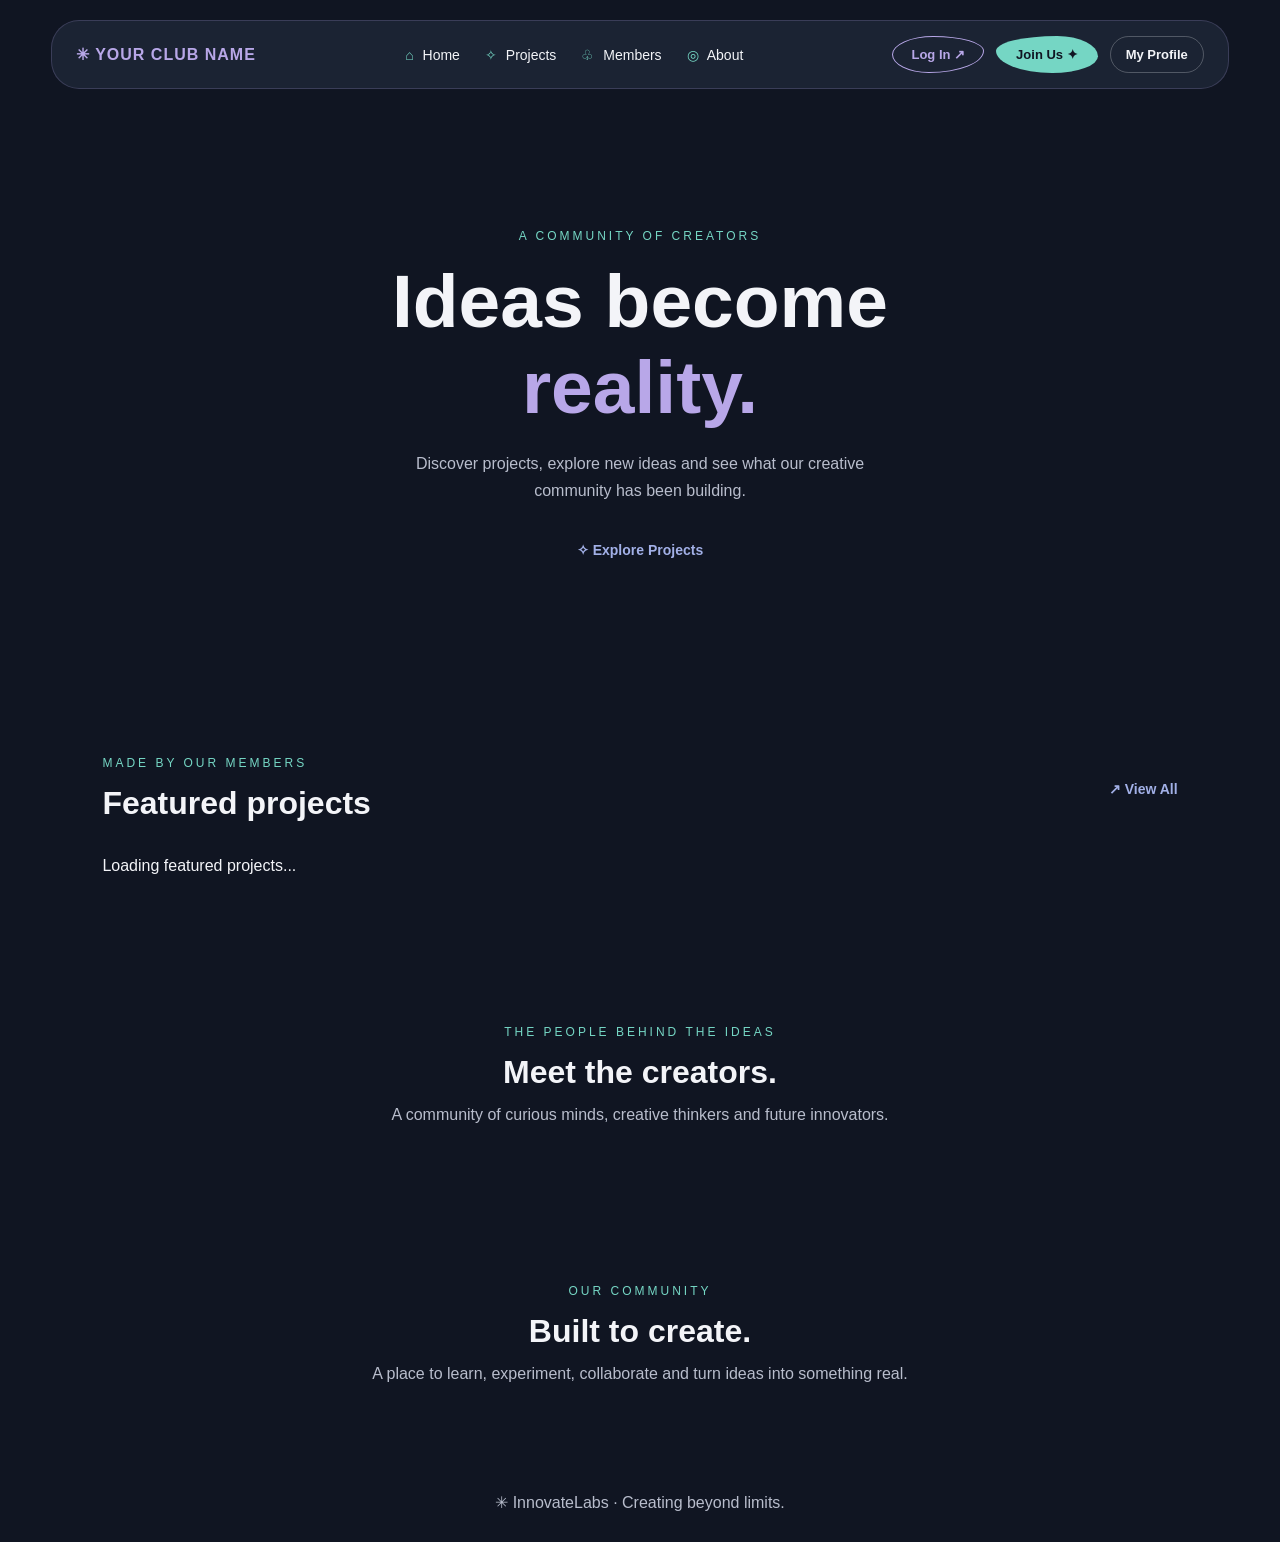
==== index.html @ ce896e3a "Add files via upload" ====
<!DOCTYPE html>
<html lang="en">
<head>
    <meta charset="UTF-8">
    <meta name="viewport" content="width=device-width, initial-scale=1.0">
    <title>Innovate Labs.</title>
    <link rel="stylesheet" href="style.css">
</head>
<body>

    <nav class="main-nav">
        <a href="index.html" class="nav-logo">✳ YOUR CLUB NAME</a>

        <div class="nav-links">
            <a href="index.html"><span>⌂</span> Home</a>
            <a href="projects.html"><span>✧</span> Projects</a>
            <a href="#members"><span>♧</span> Members</a>
            <a href="#about"><span>◎</span> About</a>
        </div>

        <div class="nav-actions">
            <a href="login.html" class="login-btn">Log In ↗</a>
            <a href="sign_up.html" class="signup-btn">Join Us ✦</a>
            <a href="pfp.html" class="profile-button">My Profile</a>
        </div>
    </nav>

    <main>

        <!-- HERO -->
        <section class="hero" id="home">
            <p class="eyebrow">A COMMUNITY OF CREATORS</p>

            <h1>
                Ideas become<br>
                <span>reality.</span>
            </h1>

            <p class="hero-description">
                Discover projects, explore new ideas and see what
                our creative community has been building.
            </p>

            <a href="projects.html" class="explore-btn">
                ✧ Explore Projects
            </a>
        </section>

        <!-- FEATURED PROJECTS ON HOMEPAGE -->
        <section class="projects-section" id="projects">

            <div class="section-heading">
                <div>
                    <p class="eyebrow">MADE BY OUR MEMBERS</p>
                    <h2>Featured projects</h2>
                </div>

                <a href="projects.html" class="view-all-btn">
                    ↗ View All
                </a>
            </div>

            <!-- PROJECTS LOAD HERE -->
            <div class="project-gallery" id="featuredProjects">
                <p>Loading featured projects...</p>
            </div>

        </section>

        <!-- MEMBERS -->
        <section class="members" id="members">
            <p class="eyebrow">THE PEOPLE BEHIND THE IDEAS</p>
            <h2>Meet the creators.</h2>
            <p>
                A community of curious minds, creative thinkers
                and future innovators.
            </p>
        </section>

        <!-- ABOUT -->
        <section class="about" id="about">
            <p class="eyebrow">OUR COMMUNITY</p>
            <h2>Built to create.</h2>
            <p>
                A place to learn, experiment, collaborate
                and turn ideas into something real.
            </p>
        </section>

    </main>

    <!-- FOOTER -->
    <footer>
        <p>✳ InnovateLabs · Creating beyond limits.</p>
    </footer>

    <!-- WELCOME MESSAGE -->
    <div id="welcomeToast" class="welcome-toast">
        <p class="welcome-label">
            SYSTEM ONLINE // MEMBER ACCESS GRANTED
        </p>

        <h2 id="welcomeText">WELCOME BACK ✦</h2>

        <p>Your creative corner is waiting.</p>
    </div>

    <!-- WELCOME MESSAGE SCRIPT -->
    <script>
        document.addEventListener("DOMContentLoaded", () => {
            const nickname = sessionStorage.getItem("welcomeNickname");
            const toast = document.getElementById("welcomeToast");
            const welcomeText = document.getElementById("welcomeText");

            if (nickname && toast && welcomeText) {
                welcomeText.textContent = `WELCOME BACK, ${nickname} ✦`;

                toast.classList.add("show");

                sessionStorage.removeItem("welcomeNickname");

                setTimeout(() => {
                    toast.classList.remove("show");
                }, 5000);
            }
        });
    </script>

    <!-- HOMEPAGE PROJECTS -->
    <script type="module" src="js/featured.js"></script>

</body>
</html>
---- style.css ----
:root {
    --background: #101522;
    --card: #202A3B;
    --lavender: #B8A7E8;
    --teal: #75D6C4;
    --coral: #F2A6A0;
    --white: #F3F4F8;
}

* {
    margin: 0;
    padding: 0;
    box-sizing: border-box;
}

html {
    scroll-behavior: smooth;
}

body {
    background: var(--background);
    color: var(--white);
    font-family: Arial, sans-serif;
}

/* NAVIGATION */

.main-nav {
    display: flex;
    align-items: center;
    justify-content: space-between;
    gap: 25px;
    width: 92%;
    margin: 20px auto;
    padding: 15px 24px;
    background: rgba(32, 42, 59, 0.72);
    backdrop-filter: blur(18px);
    -webkit-backdrop-filter: blur(18px);
    border: 1px solid rgba(184, 167, 232, 0.2);
    border-radius: 28px;
    position: relative;
    z-index: 10;
}

.nav-logo {
    color: var(--lavender);
    font-weight: 800;
    text-decoration: none;
    white-space: nowrap;
    letter-spacing: 1px;
}

.nav-links {
    display: flex;
    align-items: center;
    gap: 25px;
}

.nav-links a {
    color: var(--white);
    text-decoration: none;
    font-size: 14px;
    transition: 0.3s ease;
}

.nav-links a span {
    color: var(--teal);
    margin-right: 5px;
}

.nav-links a:hover {
    color: var(--teal);
    transform: translateY(-3px);
}

.nav-actions {
    display: flex;
    align-items: center;
    gap: 12px;
}

.login-btn,
.signup-btn,
.profile-button {
    display: inline-block;
    text-decoration: none;
    font-size: 13px;
    font-weight: 700;
    white-space: nowrap;
    transition: 0.35s ease;
}

.login-btn {
    color: var(--lavender);
    padding: 10px 18px;
    border: 1px solid var(--lavender);
    border-radius: 45% 55% 60% 40% / 50% 40% 60% 50%;
}

.signup-btn {
    color: var(--background);
    background: var(--teal);
    padding: 11px 20px;
    border-radius: 60% 40% 45% 55% / 40% 55% 45% 60%;
}

.profile-button {
    color: var(--white);
    padding: 10px 15px;
    border-radius: 50px;
    border: 1px solid rgba(243, 244, 248, 0.25);
}

.login-btn:hover,
.signup-btn:hover,
.profile-button:hover {
    transform: scale(1.08) rotate(-3deg);
    filter: brightness(1.2);
}

.signup-btn:hover {
    border-radius: 40% 60% 55% 45% / 55% 40% 60% 50%;
}

/* HERO */

.hero {
    text-align: center;
    padding: 120px 20px;
    animation: fadeIn 1s ease;
}

.eyebrow {
    color: var(--teal);
    letter-spacing: 3px;
    font-size: 12px;
    margin-bottom: 15px;
}

.hero h1 {
    font-size: clamp(40px, 7vw, 75px);
    margin-bottom: 20px;
}

.hero h1 span {
    color: var(--lavender);
}

.hero-description {
    color: #B8BDCC;
    max-width: 500px;
    margin: 0 auto 30px;
    line-height: 1.7;
}

.explore-btn,
.view-all-btn {
    display: inline-block;
    background: none;
    border: none;
    padding: 8px 0;
    color: #A2B0E7;
    font-size: 14px;
    font-weight: 600;
    text-decoration: none;
    cursor: pointer;
    transition: 0.3s ease;
}

.explore-btn:hover,
.view-all-btn:hover {
    color: var(--teal);
    transform: translateY(-3px);
}

/* PROJECTS */

.projects-section {
    padding: 70px 8%;
}

.section-heading {
    display: flex;
    justify-content: space-between;
    align-items: center;
    margin-bottom: 35px;
}

.section-heading h2,
.members h2,
.about h2 {
    font-size: 32px;
}

.project-gallery {
    display: grid;
    grid-template-columns: repeat(3, 1fr);
    gap: 25px;
}

.project-card {
    background: var(--card);
    border-radius: 18px;
    overflow: hidden;
    transition: 0.3s;
}

.project-card:hover {
    transform: translateY(-8px);
}

.project-image {
    height: 200px;
    display: flex;
    align-items: flex-end;
    padding: 18px;
    font-size: 11px;
    font-weight: bold;
    letter-spacing: 1px;
}

.image-one {
    background: linear-gradient(135deg, #B8A7E8, #75D6C4);
}

.image-two {
    background: linear-gradient(135deg, #F2A6A0, #B8A7E8);
}

.image-three {
    background: linear-gradient(135deg, #75D6C4, #202A3B);
}

.project-info {
    padding: 22px;
}

.project-info h3 {
    margin-bottom: 10px;
}

.project-info p {
    color: #B8BDCC;
    line-height: 1.5;
    margin-bottom: 12px;
}

.project-info small {
    color: var(--teal);
}

/* MEMBERS AND ABOUT */

.members,
.about {
    text-align: center;
    padding: 80px 20px;
}

.members p:last-child,
.about p:last-child {
    color: #B8BDCC;
    margin-top: 15px;
}

/* FOOTER */

footer {
    text-align: center;
    padding: 30px;
    color: #B8BDCC;
}

/* WELCOME MESSAGE */

.welcome-toast {
    position: fixed;
    top: 25px;
    right: 25px;
    z-index: 999;
    width: min(380px, calc(100% - 40px));
    padding: 22px;
    background: rgba(32, 42, 59, 0.95);
    backdrop-filter: blur(18px);
    border: 1px solid rgba(117, 214, 196, 0.4);
    border-radius: 25px 15px 30px 18px;
    color: var(--white);
    opacity: 0;
    visibility: hidden;
    transform: translateY(-20px);
    pointer-events: none;
    transition: 0.4s ease;
}

.welcome-toast.show {
    opacity: 100%;
    visibility: visible;
    transform: translateY(0);
}

.welcome-label {
    color: var(--teal);
    font-size: 9px;
    letter-spacing: 1.5px;
}

.welcome-toast h2 {
    color: var(--lavender);
    font-size: 20px;
    margin: 12px 0;
}

/* ANIMATIONS */

@keyframes fadeIn {
    from {
        opacity: 0;
        transform: translateY(20px);
    }

    to {
        opacity: 1;
        transform: translateY(0);
    }
}

/* RESPONSIVE DESIGN */

@media (max-width: 850px) {
    .main-nav {
        overflow-x: auto;
        justify-content: flex-start;
    }

    .nav-links,
    .nav-actions {
        flex-shrink: 0;
    }

    .project-gallery {
        grid-template-columns: repeat(2, 1fr);
    }
}

@media (max-width: 550px) {
    .project-gallery {
        grid-template-columns: 1fr;
    }

    .nav-links {
        gap: 12px;
    }

    .section-heading {
        gap: 15px;
    }
}
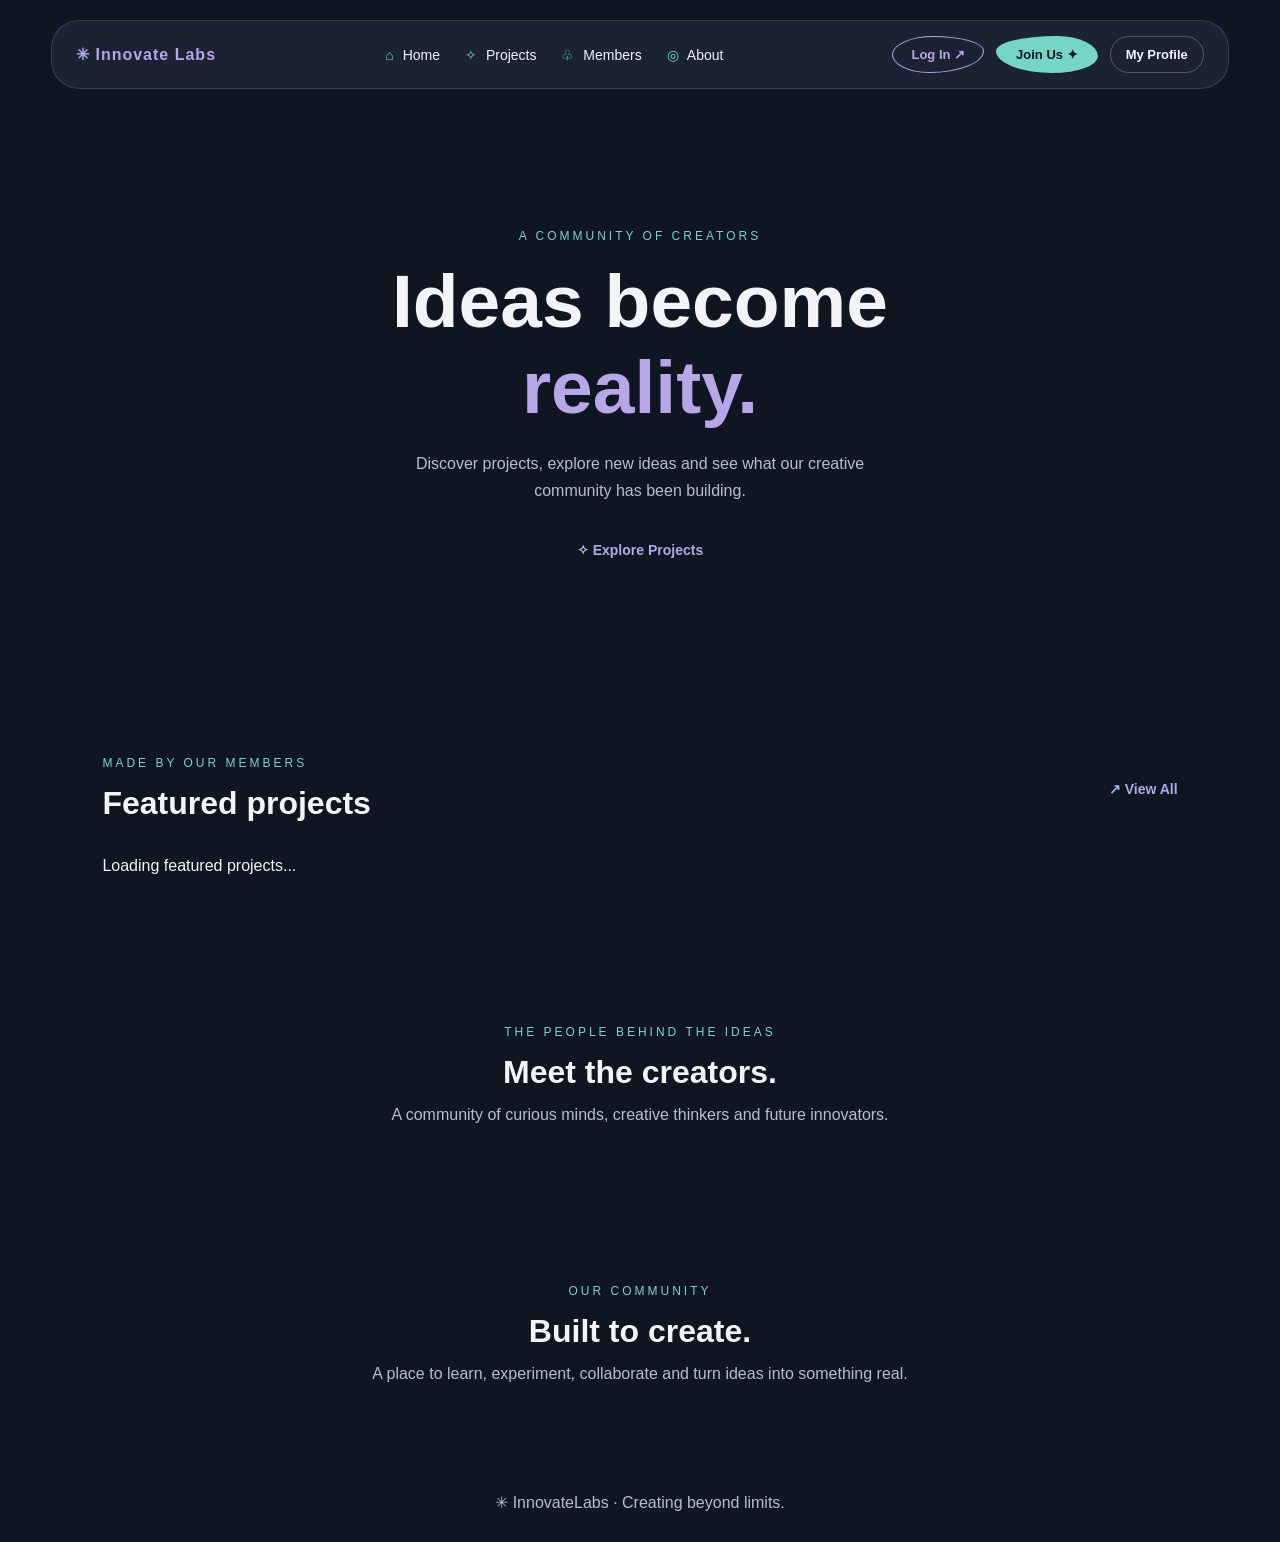
==== commit 1e526780: "Add files via upload" ====
--- a/index.html
+++ b/index.html
@@ -10,7 +10,7 @@
 <body>
 
     <nav class="main-nav">
-        <a href="index.html" class="nav-logo">✳ YOUR CLUB NAME</a>
+        <a href="index.html" class="nav-logo">✳ Innovate Labs</a>
 
         <div class="nav-links">
             <a href="index.html"><span>⌂</span> Home</a>
